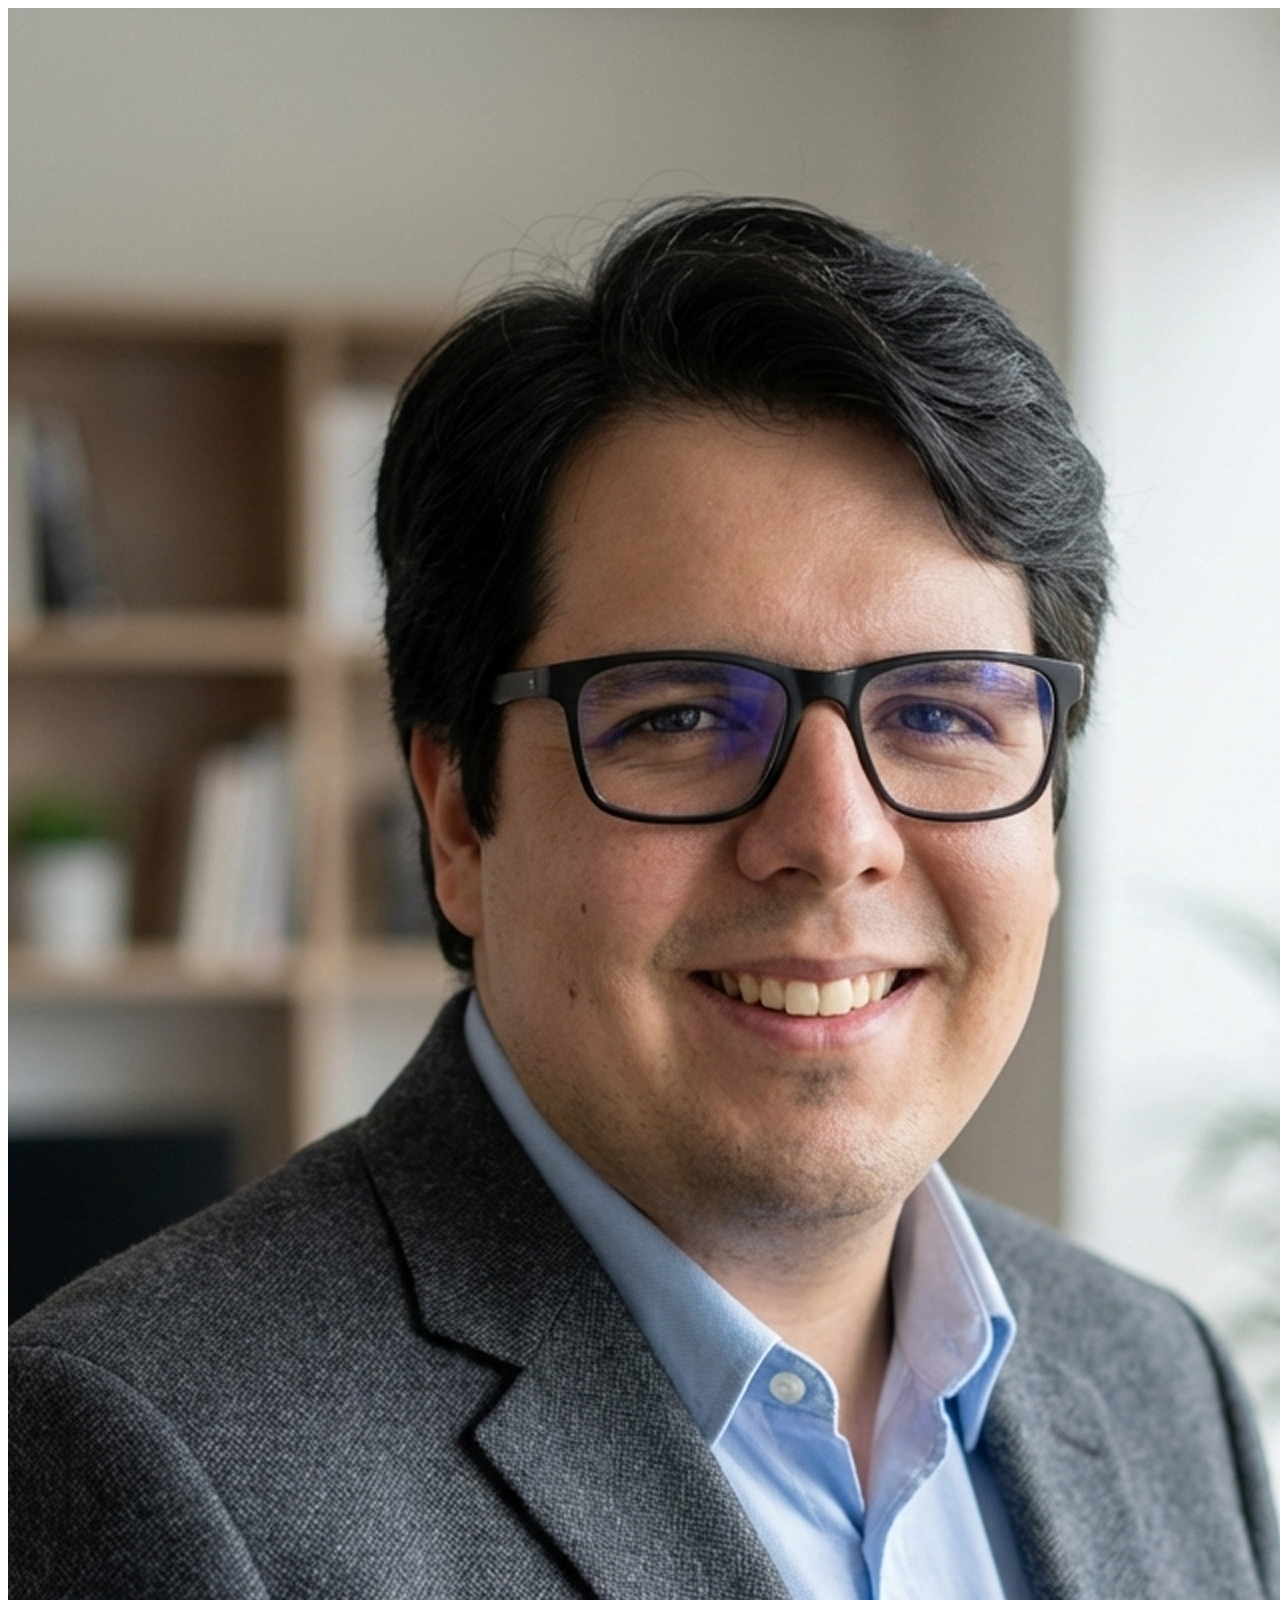
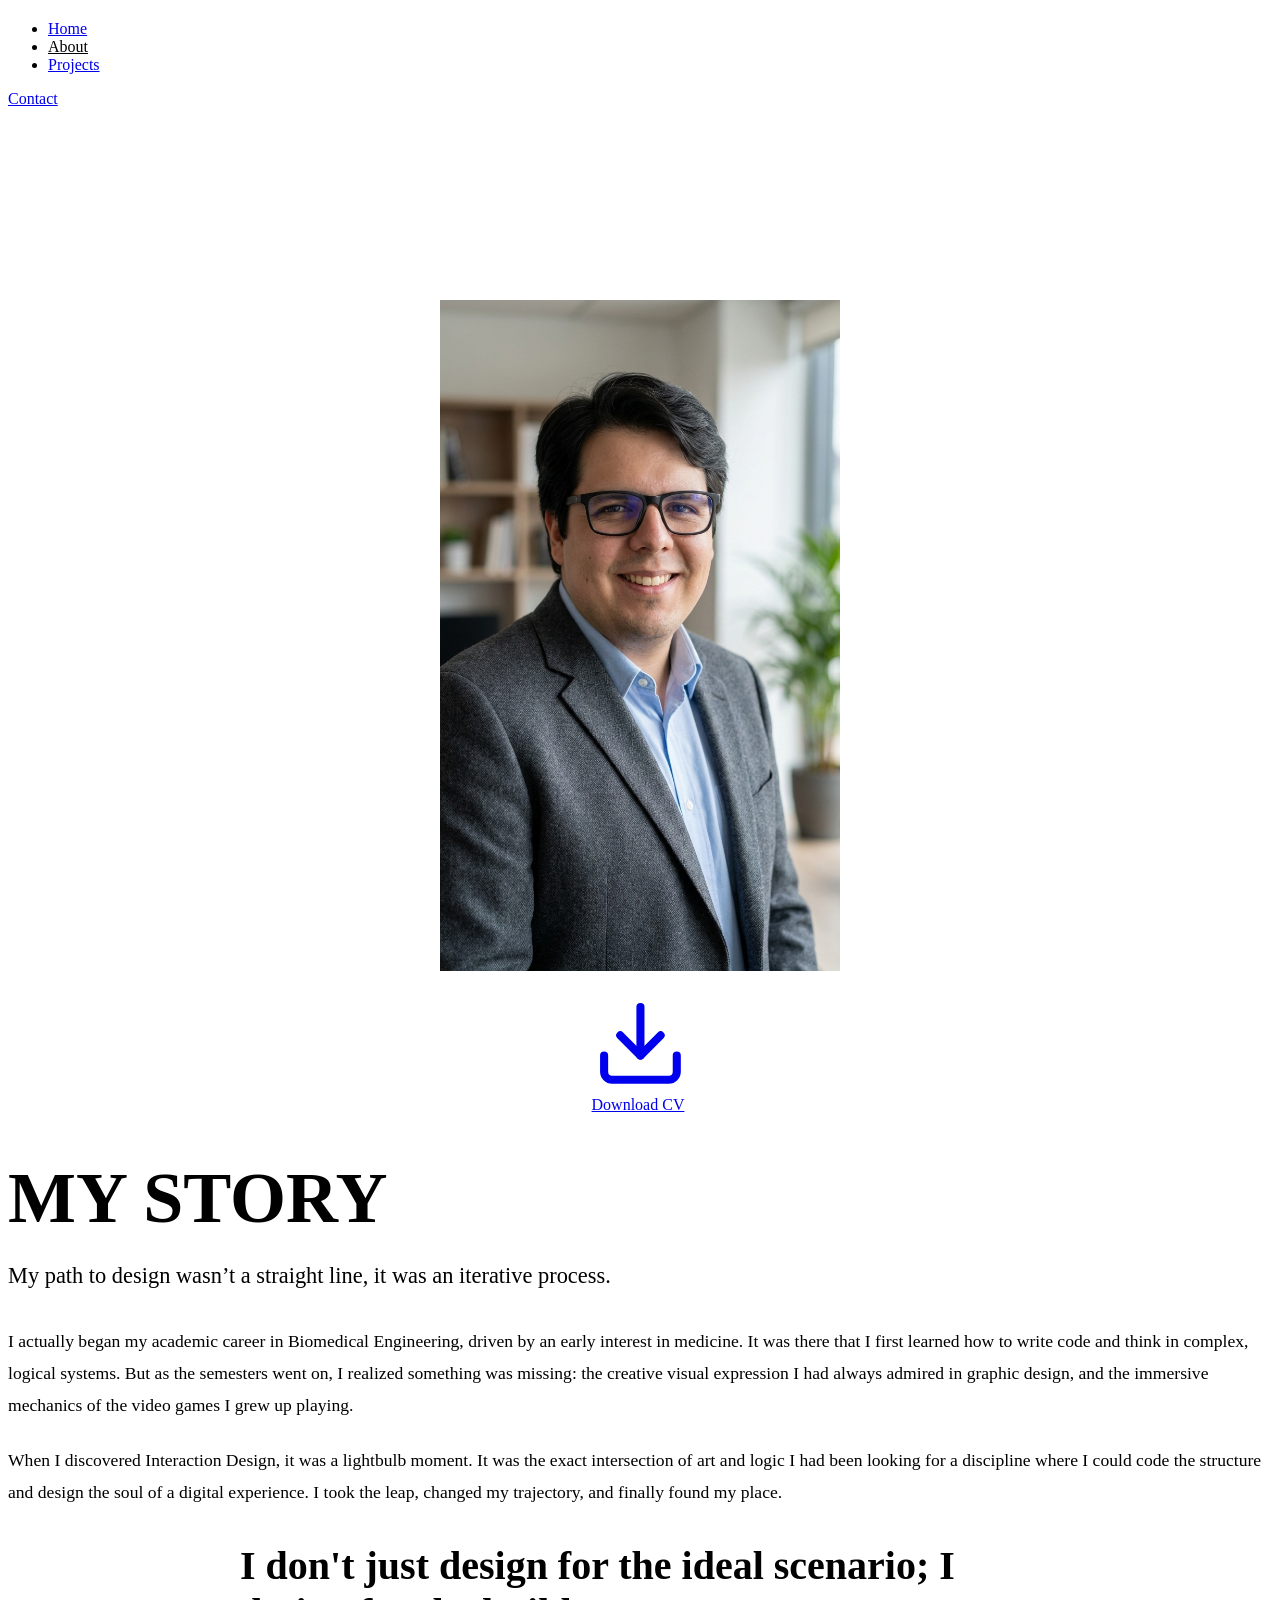
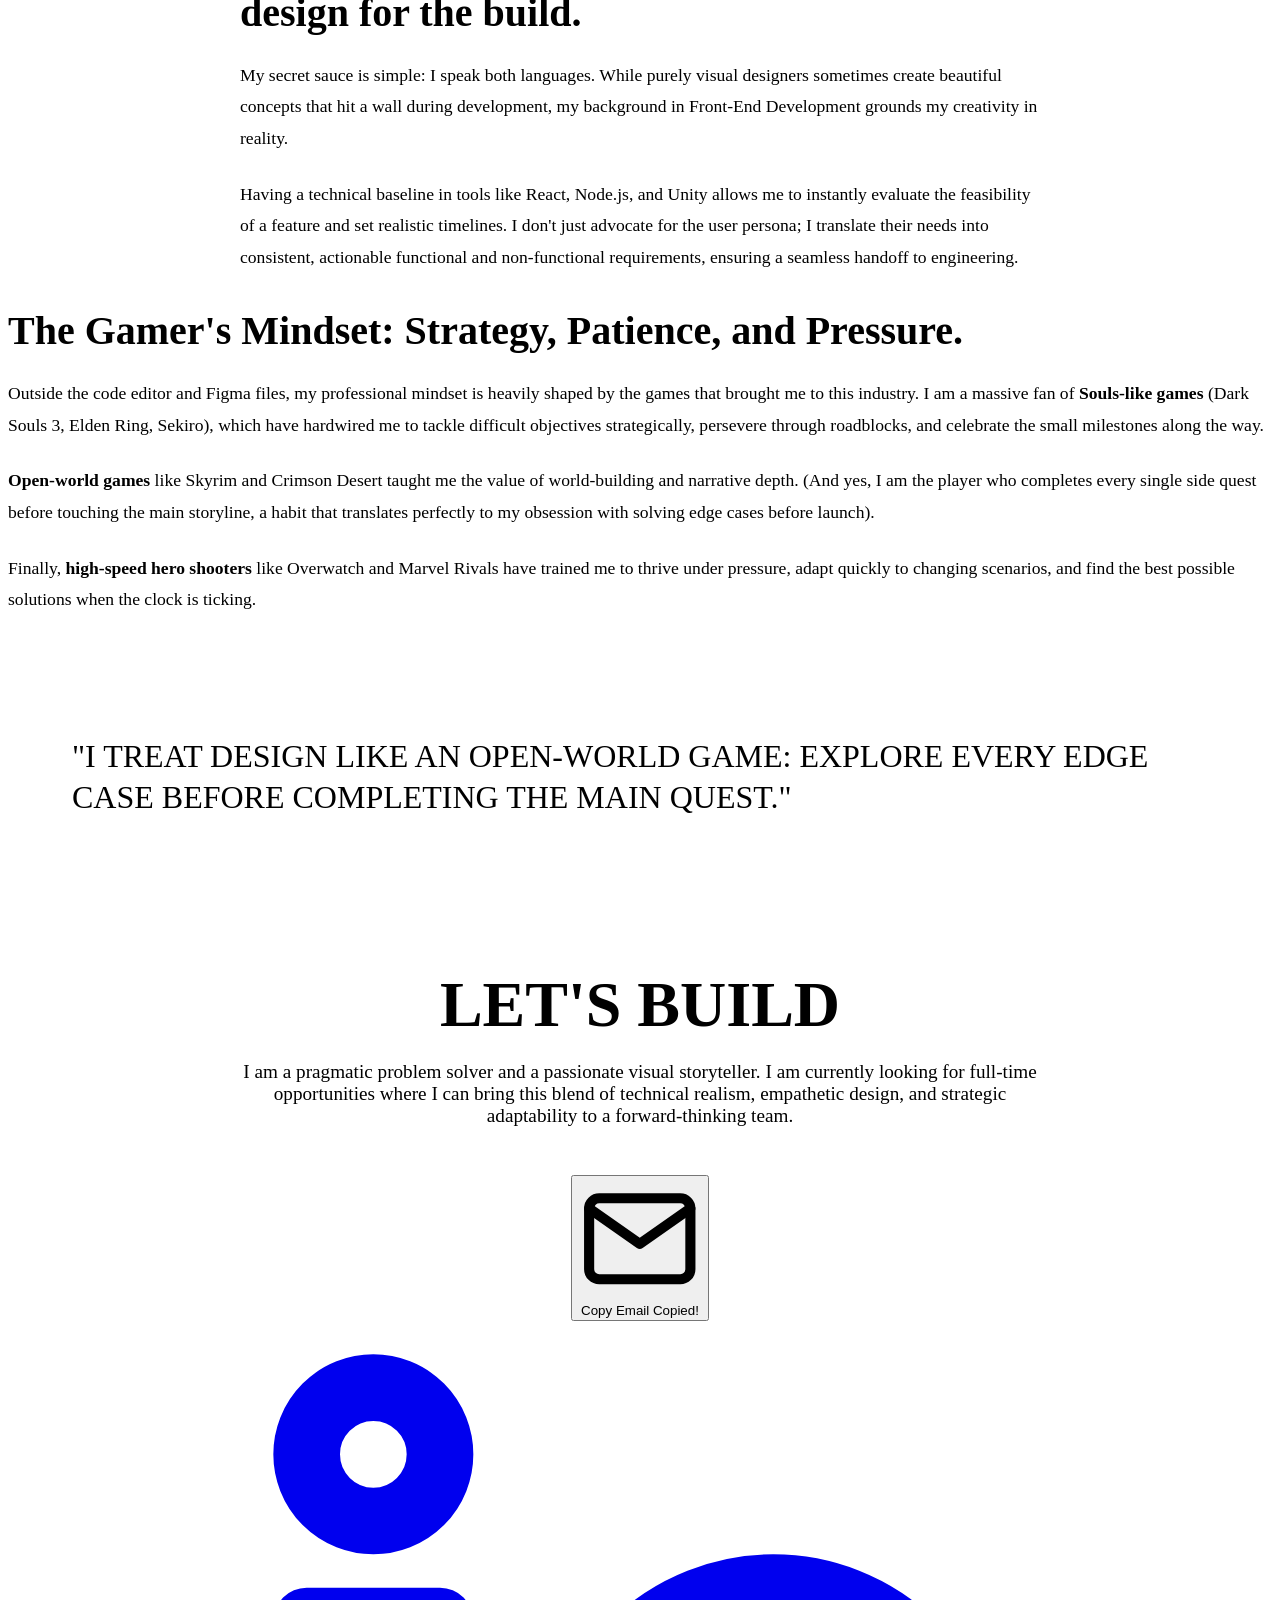
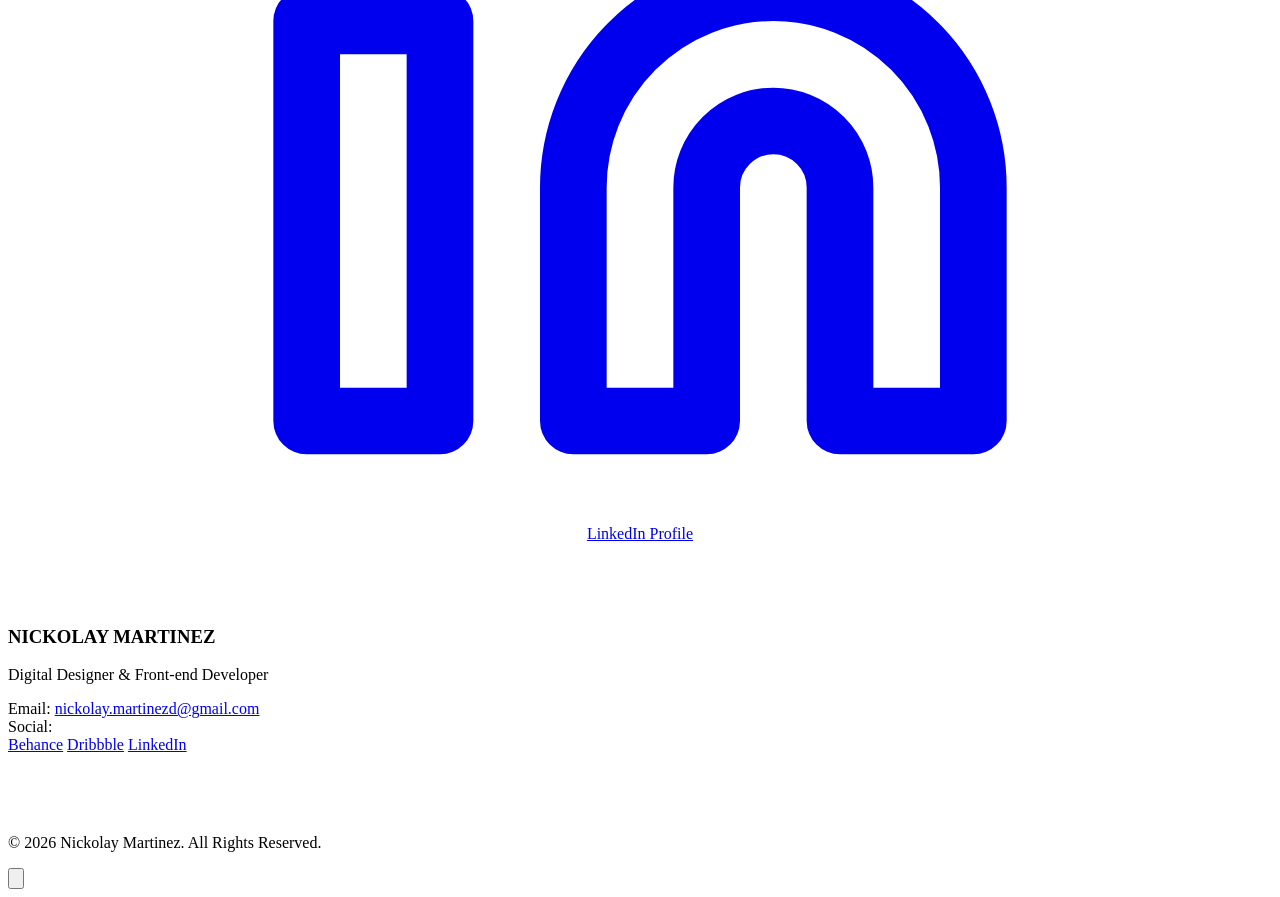
==== about.html @ 237884a1 "Replacement of source code and documents" ====
<!DOCTYPE html>
<html lang="en">
<head>
    <meta charset="UTF-8">
    <meta name="viewport" content="width=device-width, initial-scale=1.0">
    <title>About Nickolay | Digital Designer</title>
    <link href="https://fonts.googleapis.com/css2?family=Inter:wght@300;400;600&family=Oswald:wght@500;700&display=swap" rel="stylesheet">
    <link rel="stylesheet" href="Css/style.css">
    
    <style>
        /* Page-Specific Tweaks (Keeps global style.css clean) */
        .about-hero {
            padding-top: 12rem; 
            align-items: center; 
        }
        
        .profile-col {
            display: flex;
            flex-direction: column;
            align-items: center;
        }

        .story-text p {
            font-size: 1.1rem;
            margin-bottom: 1.5rem;
            line-height: 1.8;
        }
        
        .editorial-col {
            max-width: 800px;
            margin: 0 auto;
        }
    </style>
</head>
<body>

    <!-- Navigation -->
    <nav class="navbar">
        <div class="nav-brand">
            <a href="index.html"><img src="Img/profile-small.png" alt="Nickolay Profile" class="nav-profile-pic"></a>
        </div>
        <ul class="nav-links">
            <li><a href="index.html#home">Home</a></li>
            <li><a href="about.html" style="color: var(--accent-teal);">About</a></li>
            <li><a href="projects.html">Projects</a></li>
        </ul>
        <a href="index.html#contact" class="btn-primary nav-contact">Contact</a>
    </nav>

    <!-- 1. The Hook (2-Column Hero) -->
    <header id="about-hero" class="section-padding grid-2-col about-hero">
        
        <!-- Left Column: Picture & CV Button -->
        <div class="profile-col">
            <img src="Img/profile-large.png" alt="Nickolay Martinez" class="hero-img" style="max-width: 400px; width: 100%;">
            
            <!-- FIXED: Reused 'btn-outline' and 'direct-action-btn' to perfectly match the home page style and hover animations -->
            <a href="Assets/Nickolay_Martinez_CV.pdf" download="Nickolay_Martinez_CV.pdf" class="btn-outline direct-action-btn" style="margin-top: 1.5rem;">
                <svg viewBox="0 0 24 24" fill="none" stroke="currentColor" stroke-width="2" stroke-linecap="round" stroke-linejoin="round" class="contact-icon">
                    <path d="M21 15v4a2 2 0 0 1-2 2H5a2 2 0 0 1-2-2v-4"></path>
                    <polyline points="7 10 12 15 17 10"></polyline>
                    <line x1="12" y1="15" x2="12" y2="3"></line>
                </svg>
                <span>Download CV</span>
            </a>
        </div>

        <!-- Right Column: The Origin Story -->
        <div class="story-text">
            <h1 class="highlight" style="font-size: clamp(3rem, 6vw, 4.5rem); line-height: 1; margin-bottom: 1.5rem;">MY STORY</h1>
            <h2 style="font-size: 1.4rem; color: var(--text-light); margin-bottom: 2rem; font-family: var(--font-body); font-weight: 400; line-height: 1.6;">
                My path to design wasn’t a straight line, it was an iterative process.
            </h2>
            <p>
                I actually began my academic career in Biomedical Engineering, driven by an early interest in medicine. It was there that I first learned how to write code and think in complex, logical systems. But as the semesters went on, I realized something was missing: the creative visual expression I had always admired in graphic design, and the immersive mechanics of the video games I grew up playing. 
            </p>
            <p>
                When I discovered Interaction Design, it was a lightbulb moment. It was the exact intersection of art and logic I had been looking for a discipline where I could code the structure and design the soul of a digital experience. I took the leap, changed my trajectory, and finally found my place.
            </p>
        </div>
    </header>

    <!-- 2. The Value Proposition -->
    <!-- FIXED: The section now spans 100% width for the background, and the inner div controls the max-width (just like 6402+) -->
    <section id="project-overview" style="background-color: var(--bg-darker); width: 100%;">
        <div class="section-padding">
            <div class="editorial-col story-text">
                <h2 style="font-size: 2.5rem; margin-bottom: 1.5rem; color: var(--accent-teal);">I don't just design for the ideal scenario; I design for the build.</h2>
                <p>
                    My secret sauce is simple: I speak both languages. While purely visual designers sometimes create beautiful concepts that hit a wall during development, my background in Front-End Development grounds my creativity in reality. 
                </p>
                <p>
                    Having a technical baseline in tools like React, Node.js, and Unity allows me to instantly evaluate the feasibility of a feature and set realistic timelines. I don't just advocate for the user persona; I translate their needs into consistent, actionable functional and non-functional requirements, ensuring a seamless handoff to engineering.
                </p>
            </div>
        </div>
    </section>

    <!-- 3. The Human Element (2-Column Layout) -->
    <section id="gamer-mindset" class="section-padding grid-2-col" style="align-items: center;">
        <div class="story-text">
            <h2 style="font-size: 2.5rem; margin-bottom: 1.5rem;">The Gamer's Mindset: Strategy, Patience, and Pressure.</h2>
            <p>
                Outside the code editor and Figma files, my professional mindset is heavily shaped by the games that brought me to this industry. I am a massive fan of <strong>Souls-like games</strong> (Dark Souls 3, Elden Ring, Sekiro), which have hardwired me to tackle difficult objectives strategically, persevere through roadblocks, and celebrate the small milestones along the way. 
            </p>
            <p>
                <strong>Open-world games</strong> like Skyrim and Crimson Desert taught me the value of world-building and narrative depth. (And yes, I am the player who completes every single side quest before touching the main storyline, a habit that translates perfectly to my obsession with solving edge cases before launch). 
            </p>
            <p>
                Finally, <strong>high-speed hero shooters</strong> like Overwatch and Marvel Rivals have trained me to thrive under pressure, adapt quickly to changing scenarios, and find the best possible solutions when the clock is ticking.
            </p>
        </div>
        
        <div style="background-color: var(--bg-panel); padding: 4rem; border-radius: 30px; border-left: 4px solid var(--accent-teal);">
            <p style="font-family: var(--font-heading); font-size: 2rem; line-height: 1.3; color: var(--text-light); text-transform: uppercase;">
                "I treat design like an open-world game: explore every edge case before completing the main quest."
            </p>
        </div>
    </section>

    <!-- 4. CTA / Let's Work Together -->
    <!-- FIXED: Applied the same 100% width wrapper logic here -->
    <section id="about-cta" style="background-color: var(--bg-darker); width: 100%;">
        <div class="section-padding" style="text-align: center;">
            <div class="editorial-col">
                <h2 class="highlight" style="font-size: 4rem; margin-bottom: 1rem;">LET'S BUILD</h2>
                <p style="font-size: 1.2rem; margin-bottom: 3rem;">I am a pragmatic problem solver and a passionate visual storyteller. I am currently looking for full-time opportunities where I can bring this blend of technical realism, empathetic design, and strategic adaptability to a forward-thinking team.</p>
                
                <div class="direct-contact-actions" style="justify-content: center;">
                    <button id="copyEmailBtn" class="btn-outline direct-action-btn" aria-label="Copy Email">
                        <svg viewBox="0 0 24 24" fill="none" stroke="currentColor" stroke-width="2" stroke-linecap="round" stroke-linejoin="round" class="contact-icon">
                            <path d="M4 4h16c1.1 0 2 .9 2 2v12c0 1.1-.9 2-2 2H4c-1.1 0-2-.9-2-2V6c0-1.1.9-2 2-2z"></path>
                            <polyline points="22,6 12,13 2,6"></polyline>
                        </svg>
                        <span>Copy Email</span>
                        <span class="copy-tooltip">Copied!</span>
                    </button>
                    
                    <a href="https://www.linkedin.com/in/nickolay-martinez-657822303/?locale=en" target="_blank" rel="noopener noreferrer" class="btn-outline direct-action-btn">
                        <svg viewBox="0 0 24 24" fill="none" stroke="currentColor" stroke-width="2" stroke-linecap="round" stroke-linejoin="round" class="contact-icon">
                            <path d="M16 8a6 6 0 0 1 6 6v7h-4v-7a2 2 0 0 0-2-2 2 2 0 0 0-2 2v7h-4v-7a6 6 0 0 1 6-6z"></path>
                            <rect x="2" y="9" width="4" height="12"></rect>
                            <circle cx="4" cy="4" r="2"></circle>
                        </svg>
                        <span>LinkedIn Profile</span>
                    </a>
                </div>
            </div>
        </div>
    </section>

    <!-- Footer Section -->
    <footer class="site-footer">
        <div class="footer-content section-padding" style="padding-top: 4rem; padding-bottom: 4rem;">
            <div class="footer-brand">
                <h3>NICKOLAY MARTINEZ</h3>
                <p>Digital Designer & Front-end Developer</p>
            </div>
            
            <div class="footer-contact">
                <div class="footer-col">
                    <span>Email:</span>
                    <a href="mailto:nickolay.martinezd@gmail.com">nickolay.martinezd@gmail.com</a>
                </div>
                <div class="footer-col">
                    <span>Social:</span>
                    <div class="footer-socials">
                        <a href="https://www.behance.net/nickolamartine1">Behance</a>
                        <a href="#">Dribbble</a>
                        <a href="https://www.linkedin.com/in/nickolay-martinez-657822303/?locale=en">LinkedIn</a>
                    </div>
                </div>
            </div>
        </div>
        
        <div class="footer-bottom">
            <p>&copy; 2026 Nickolay Martinez. All Rights Reserved.</p>
        </div>
    </footer>

    <!-- Smart Scroll Button -->
    <div id="smartScrollWrapper" class="smart-scroll-wrapper" data-target="#value-prop">
        <button id="smartScrollBtn" class="smart-scroll-btn" aria-label="Scroll page">
            <svg class="scroll-arrow" viewBox="0 0 24 24" fill="none" stroke="currentColor" stroke-width="2.5" stroke-linecap="round" stroke-linejoin="round">
                <polyline points="6 9 12 15 18 9"></polyline>
            </svg>
        </button>
    </div>

    <script src="Js/script.js"></script>
</body>
</html>
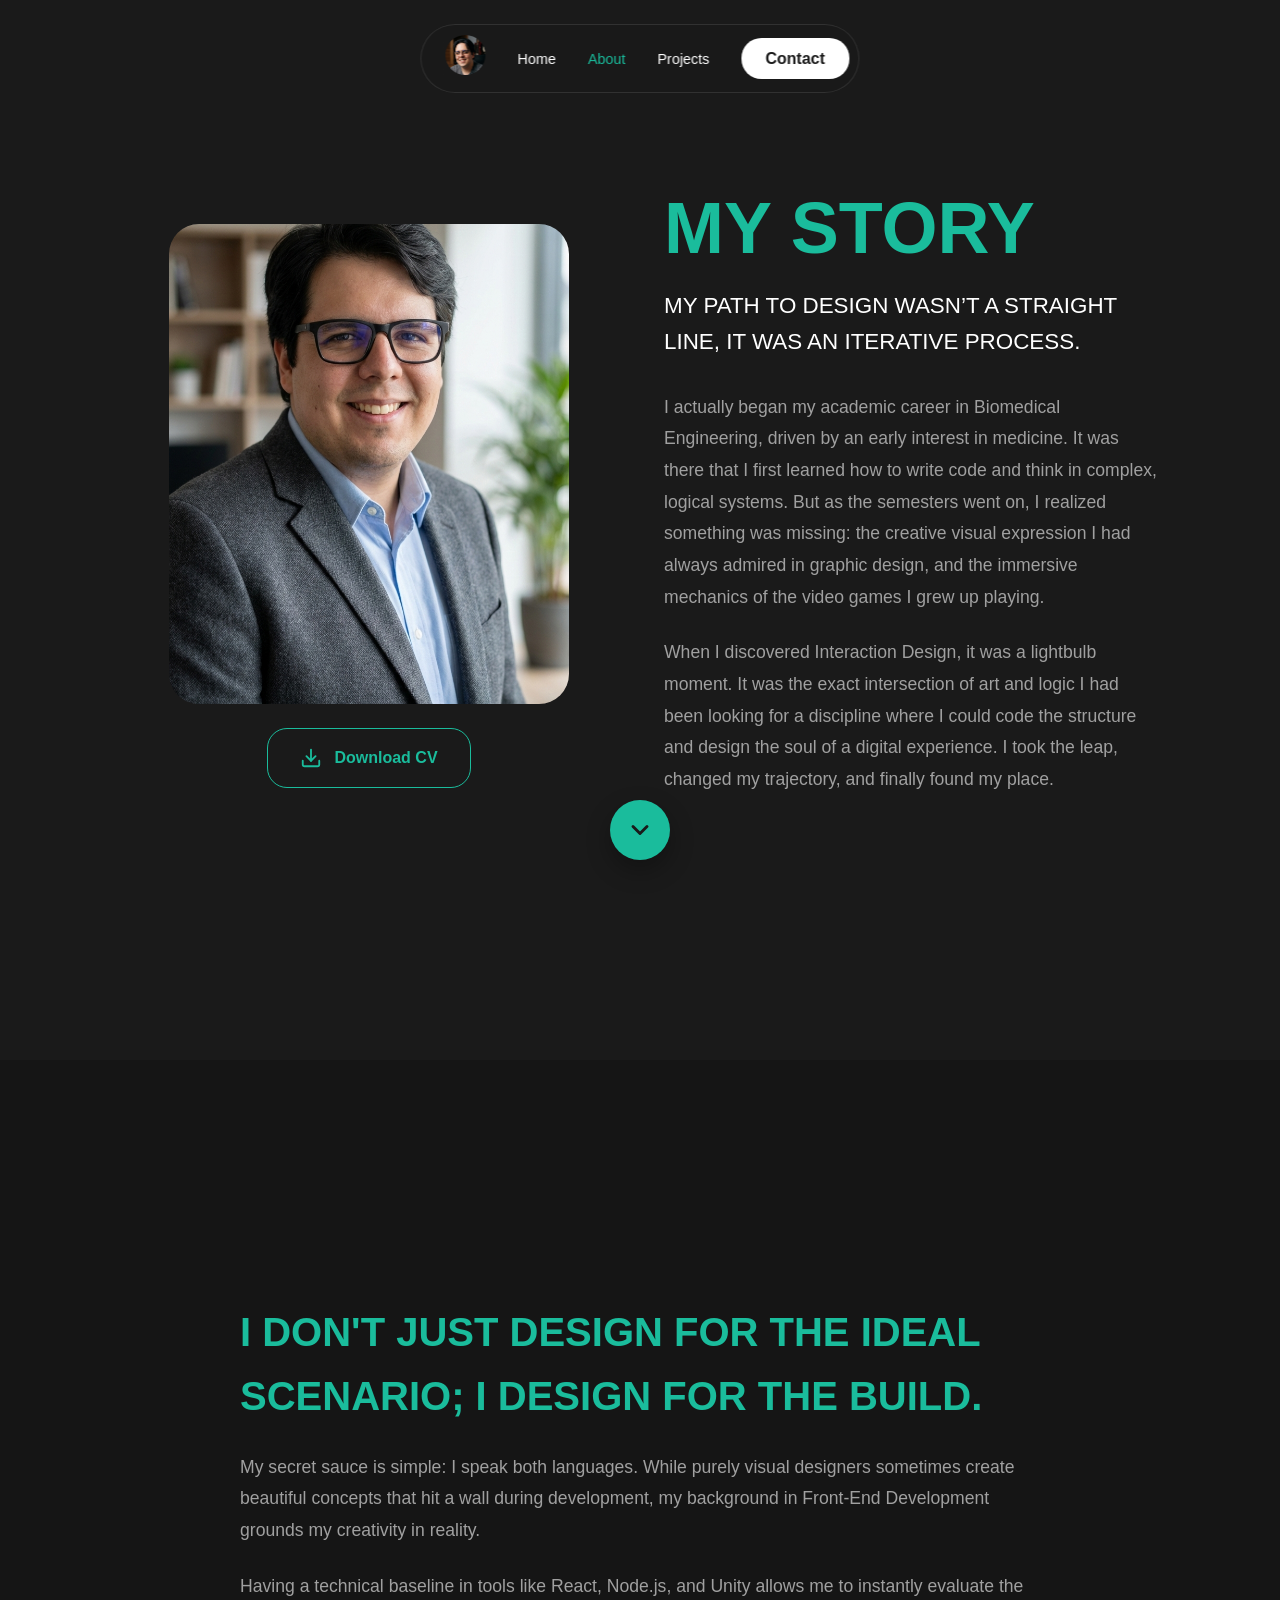
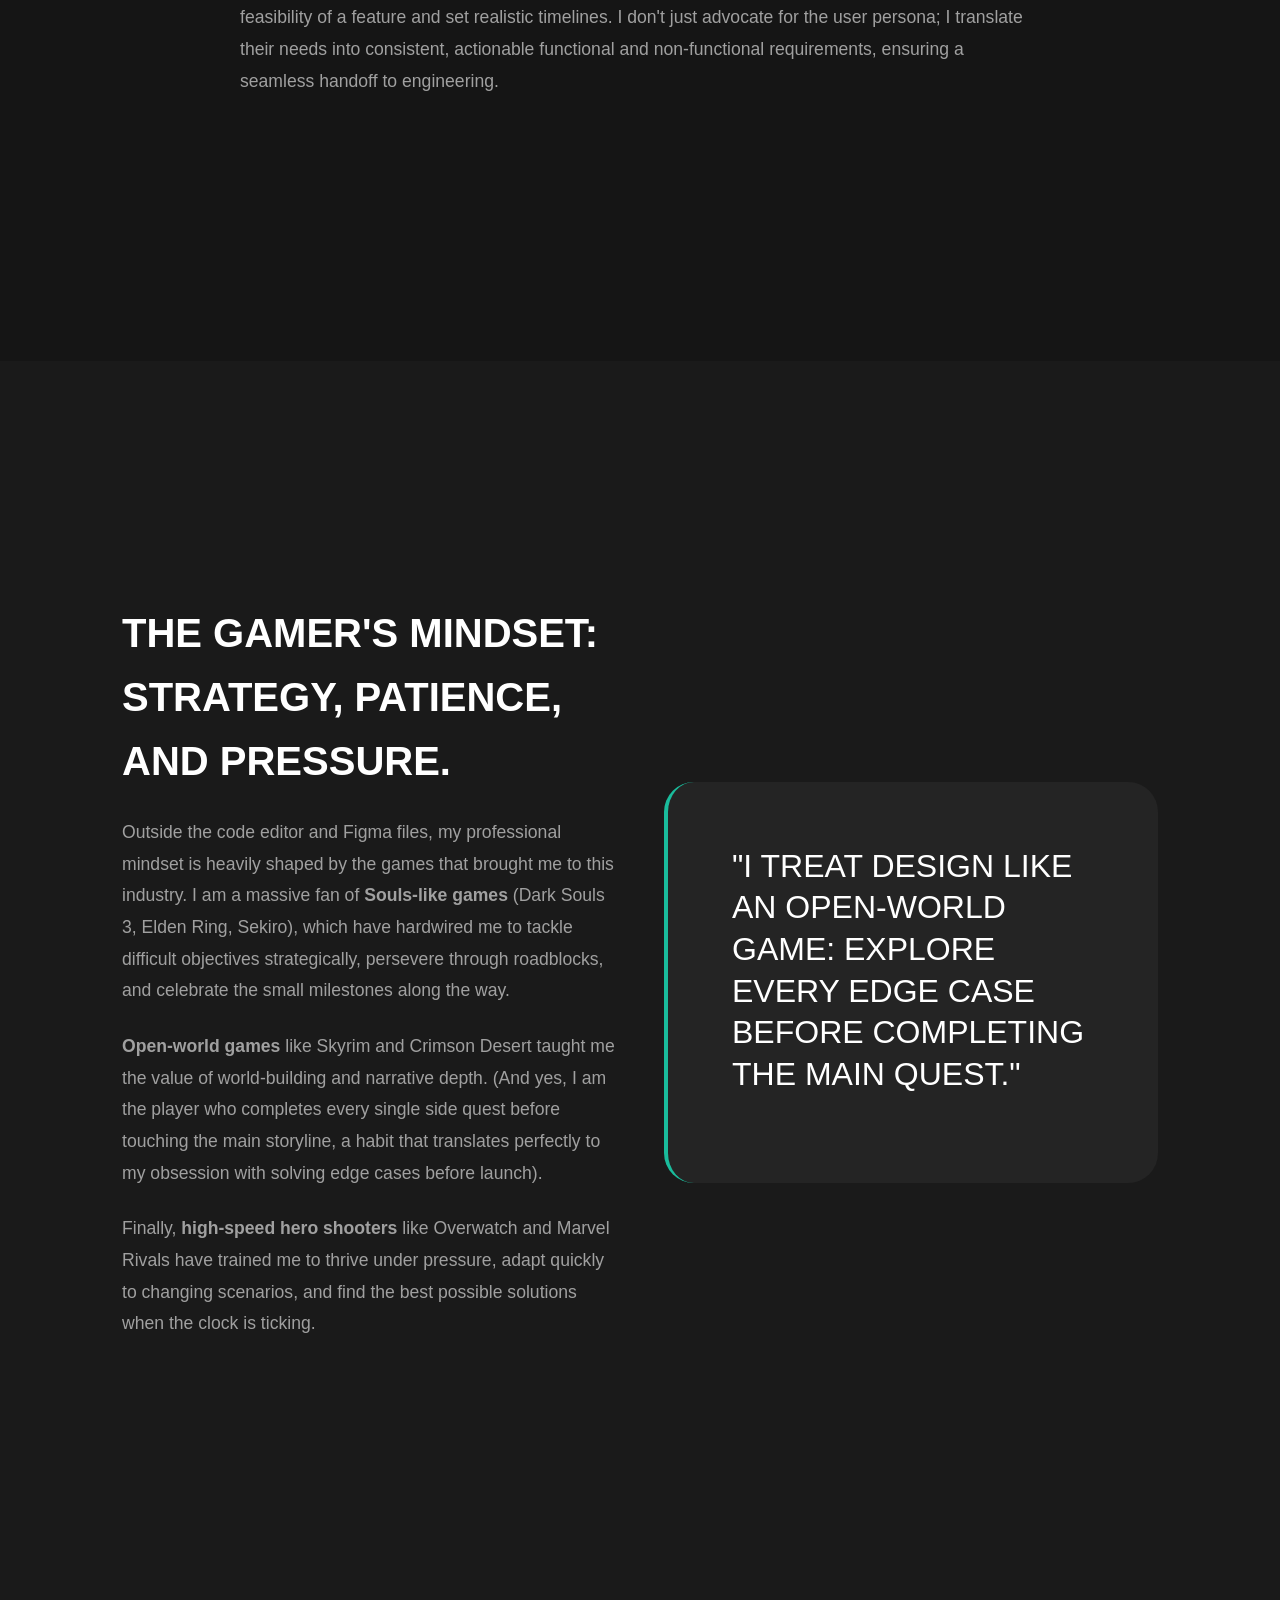
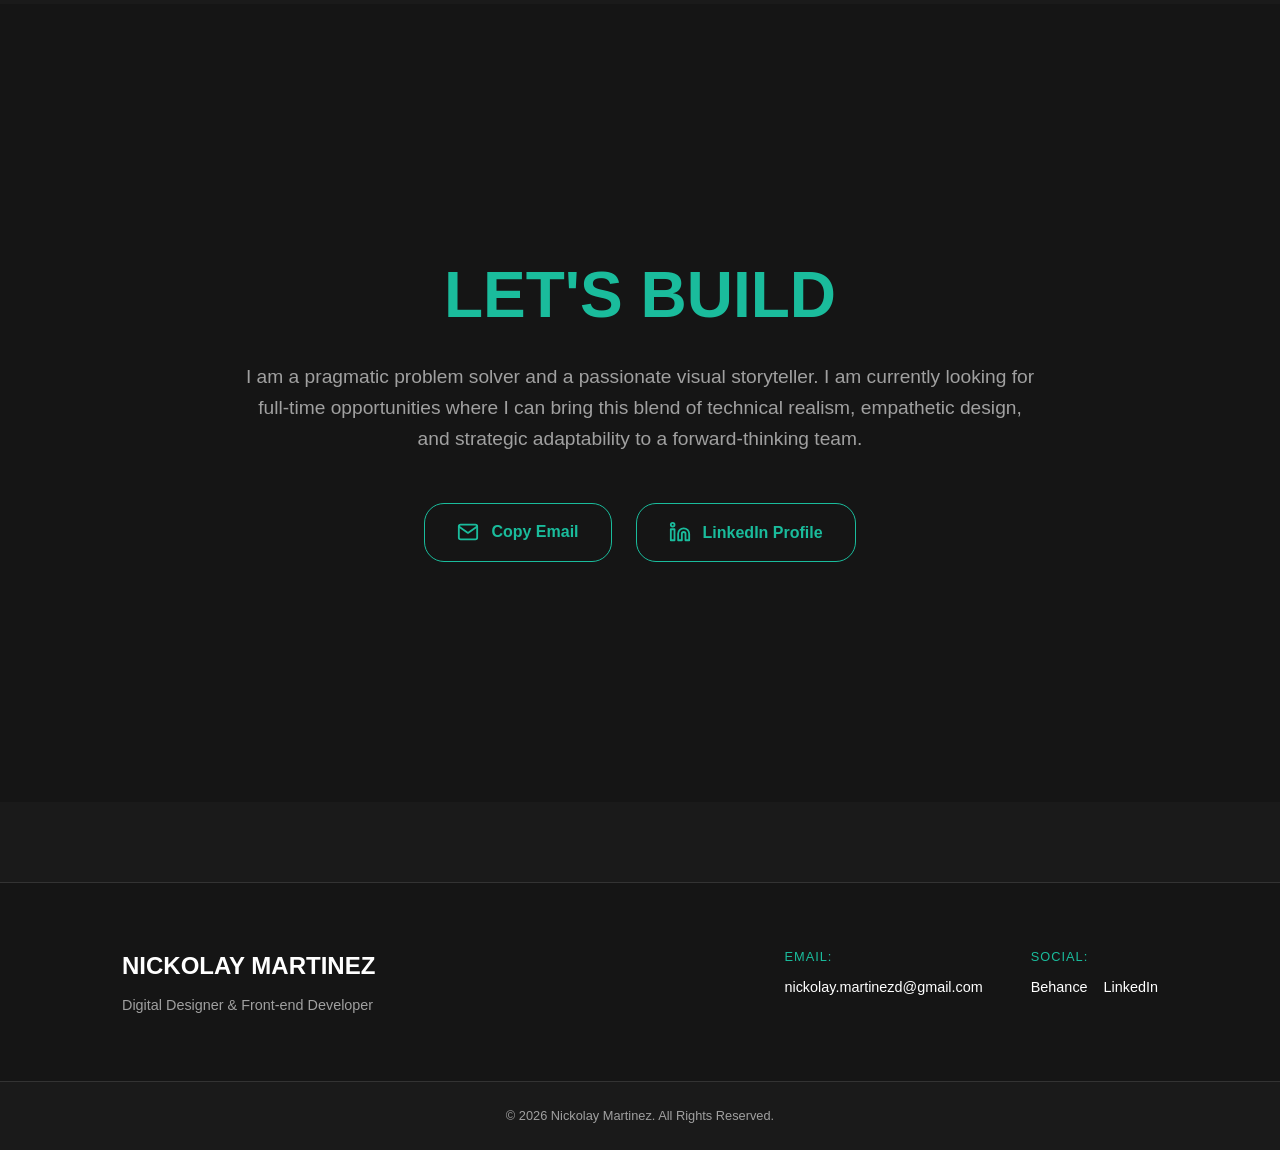
==== commit 19460d7f: "Cambios en links de redes" ====
--- a/about.html
+++ b/about.html
@@ -166,7 +166,6 @@
                     <span>Social:</span>
                     <div class="footer-socials">
                         <a href="https://www.behance.net/nickolamartine1">Behance</a>
-                        <a href="#">Dribbble</a>
                         <a href="https://www.linkedin.com/in/nickolay-martinez-657822303/?locale=en">LinkedIn</a>
                     </div>
                 </div>
--- a/Css/style.css
+++ b/Css/style.css
@@ -0,0 +1,757 @@
+/* --- Variables & Reset --- */
+:root {
+    --bg-dark: #1a1a1a;
+    --bg-darker: #151515;
+    --bg-panel: #242424;
+    --text-light: #ffffff;
+    --text-muted: #a0a0a0;
+    --accent-teal: #1abc9c;
+    --border-color: #333333;
+    
+    --font-heading: 'Oswald', sans-serif;
+    --font-body: 'Inter', sans-serif;
+}
+
+html {
+    scroll-behavior: smooth;
+}
+
+* { margin: 0; padding: 0; box-sizing: border-box; }
+
+body {
+    background-color: var(--bg-dark);
+    color: var(--text-light);
+    font-family: var(--font-body);
+    line-height: 1.6;
+    overflow-x: hidden;
+}
+
+h1, h2, h3, .subtitle, .accordion {
+    font-family: var(--font-heading);
+    text-transform: uppercase;
+}
+
+a { text-decoration: none; color: inherit; }
+a:hover { color: var(--accent-teal); transition: color 0.3s ease; }
+li { list-style: none; }
+
+.hi-button{text-decoration: none; color: inherit; 
+    position: absolute;
+    bottom: -20px;
+    left: -30px;
+    background-color: var(--accent-teal);
+    color: var(--bg-dark);
+    width: 80px;
+    height: 80px;
+    border-radius: 50%;
+    display: flex;
+    align-items: center;
+    justify-content: center;
+    font-size: 1.2rem;
+    font-weight: bold;
+    
+}
+.hi-button:hover { 
+    color: white; 
+    transition: color 0.3s ease;
+    transform: scale(1.2);
+ 
+}
+
+.name {
+    color: var(--accent-teal);
+    font-family: var(--font-heading);
+    font-weight: bold;
+    font-size: 2rem;
+}
+
+.highlight {
+    color: var(--accent-teal);
+    font-family: var(--font-heading);
+    font-weight: bold;
+    font-size: 5.3rem;
+    
+}
+
+/* Global max-width to center content and control section spacing */
+.section-padding { 
+    padding: 15rem 2rem; /* CHANGED: Massive spacing between sections */
+    max-width: 1100px;
+    margin: 0 auto;
+}
+
+/* NEW: Section Animation States */
+.section-hidden {
+    opacity: 0;
+    transform: translateY(60px); /* Pushes it down slightly while hidden */
+    transition: opacity 0.8s cubic-bezier(0.25, 1, 0.5, 1), transform 0.8s cubic-bezier(0.25, 1, 0.5, 1);
+}
+
+.section-visible {
+    opacity: 1;
+    transform: translateY(0); /* Snaps it to its normal position */
+}
+
+
+/* --- Buttons --- */
+.btn-primary {
+    background-color: var(--text-light);
+    color: var(--bg-dark);
+    padding: 8px 24px;
+    border-radius: 20px;
+    font-weight: 600;
+}
+
+.btn-outline {
+    border: 1px solid var(--accent-teal);
+    color: var(--accent-teal);
+    padding: 10px 24px;
+    border-radius: 20px;
+    display: inline-block;
+    background: transparent;
+    cursor: pointer;
+    transition: 0.3s;
+}
+.btn-outline:hover {
+    background: var(--accent-teal);
+    color: var(--bg-dark);
+}
+
+/* --- Navigation --- */
+.navbar {
+    display: flex;
+    justify-content: center;
+    align-items: center;
+    padding: 0.6rem 0.6rem 0.6rem 1.5rem; 
+    gap: 2rem;
+    
+    position: fixed;
+    top: 1.5rem;
+    left: 50%;
+    transform: translateX(-50%);
+    z-index: 1000;
+    
+    background-color: rgba(26, 26, 26, 0.85);
+    backdrop-filter: blur(12px);
+    -webkit-backdrop-filter: blur(12px);
+    border: 1px solid rgba(255, 255, 255, 0.1);
+    border-radius: 50px;
+    
+    width: max-content;
+    max-width: 95%; 
+}
+
+.nav-profile-pic {
+    width: 40px;
+    height: 40px;
+    border-radius: 50%;
+    object-fit: cover;
+}
+
+.nav-links {
+    display: flex;
+    gap: 2rem;
+    background: transparent;
+    padding: 0;
+}
+
+.nav-links a { 
+    font-size: 0.9rem; 
+    font-weight: 400; 
+    transition: color 0.3s ease;
+}
+
+.nav-links a:hover {
+    color: var(--accent-teal);
+}
+
+/* --- Hero Section --- */
+@keyframes slideInLeft {
+    0% { opacity: 0; transform: translateX(-150px); }
+    100% { opacity: 1; transform: translateX(0); }
+}
+
+@keyframes slideInRight {
+    0% { opacity: 0; transform: translateX(150px); }
+    100% { opacity: 1; transform: translateX(0); }
+}
+
+@keyframes fadeInUp {
+    0% { opacity: 0; transform: translateY(30px); }
+    100% { opacity: 1; transform: translateY(0); }
+}
+
+.hero {
+    display: flex;
+    flex-direction: column; 
+    align-items: center;
+    justify-content: center;
+    padding: 12rem 2rem 10rem;
+    min-height: 100vh;
+    max-width: 1200px;
+    margin: 0 auto;    
+}
+
+.hero h1 { 
+    font-family: 'Oswald', sans-serif !important; 
+    font-weight: 700; 
+    font-size: clamp(4.5rem, 10vw, 10rem); 
+    line-height: 1; 
+    letter-spacing: -2px;
+    margin: 0; 
+    text-transform: uppercase;
+}
+
+/* --- Left Side: TOP LEFT --- */
+.hero-left { 
+    width: 100%;
+    display: flex;
+    justify-content: center;
+    margin-bottom: 2rem; 
+    z-index: 2; 
+}
+.text-wrapper-left {
+    display: flex;
+    flex-direction: column;
+    align-items: flex-start;
+    margin-right: clamp(100px, 20vw, 350px); 
+    opacity: 0; 
+    animation: slideInLeft 1s cubic-bezier(0.25, 1, 0.5, 1) forwards;
+}
+.subtitle { 
+    display: block; 
+    font-family: 'Oswald', sans-serif;
+    font-weight: 500;
+    font-size: 0.9rem; 
+    margin: 0 0 5px 6px; 
+    letter-spacing: 1px;
+}
+
+/* --- Center Image --- */
+.hero-center {
+    position: relative;
+    z-index: 1; 
+    width: 320px; 
+    flex-shrink: 0; 
+    opacity: 0;
+    animation: fadeInUp 1s cubic-bezier(0.25, 1, 0.5, 1) forwards;
+    animation-delay: 0.3s; 
+}
+.hero-image-container { 
+    position: relative; 
+    width: 100%; 
+}
+.hero-img { 
+    width: 100%; 
+    aspect-ratio: 1 / 1.2; 
+    border-radius: 30px; 
+    object-fit: cover; 
+}
+.hi-badge {
+    position: absolute;
+    bottom: -20px;
+    left: -30px;
+    background-color: var(--accent-teal);
+    color: var(--bg-dark);
+    width: 80px;
+    height: 80px;
+    border-radius: 50%;
+    display: flex;
+    align-items: center;
+    justify-content: center;
+    font-size: 1.2rem;
+    font-weight: bold;
+}
+
+/* --- Right Side: BOTTOM RIGHT --- */
+.hero-right { 
+    width: 100%;
+    display: flex;
+    justify-content: center;
+    margin-top: 2rem; 
+    z-index: 2; 
+}
+.text-wrapper-right {
+    display: flex;
+    flex-direction: column;
+    align-items: flex-end; 
+    margin-left: clamp(100px, 20vw, 350px); 
+    opacity: 0; 
+    animation: slideInRight 1s cubic-bezier(0.25, 1, 0.5, 1) forwards;
+    animation-delay: 0.15s; 
+}
+.text-wrapper-right p {
+    font-size: 0.85rem;
+    color: var(--text-muted);
+    text-align: right;
+    margin-top: 10px;
+    margin-bottom: 0;
+    max-width: 250px;
+    line-height: 1.4;
+}
+
+/* --- Layout Grids --- */
+.grid-2-col {
+    display: grid;
+    grid-template-columns: 1fr 1fr;
+    gap: 3rem; 
+    align-items: start;
+}
+
+/* --- Typography & Text --- */
+h2 { font-size: 3rem; margin-bottom: 1rem; }
+p { color: var(--text-muted); margin-bottom: 1.5rem; }
+
+/* --- Accordions (Services & FAQ) --- */
+.accordion {
+    background-color: transparent;
+    color: var(--text-light);
+    cursor: pointer;
+    padding: 1.5rem 0;
+    width: 100%;
+    text-align: left;
+    border: none;
+    border-bottom: 1px solid var(--border-color);
+    outline: none;
+    font-size: 1.5rem;
+    display: flex;
+    justify-content: space-between;
+    transition: color 0.4s ease, border-color 0.4s ease; 
+}
+.accordion:hover, .accordion.active { 
+    color: var(--accent-teal); 
+}
+.accordion.active {
+    border-bottom-color: transparent; 
+}
+.panel {
+    padding: 0;
+    background-color: transparent;
+    max-height: 0;
+    overflow: hidden;
+    transition: max-height 0.3s ease-out;
+}
+.accordion.active + .panel {
+    border-bottom: 1px solid var(--accent-teal);
+}
+.panel p { padding-top: 1rem; margin-bottom: 0; }
+.service-list { padding-top: 1rem; padding-bottom: 1.5rem; }
+.service-list li {
+    color: var(--text-muted);
+    padding: 8px 0;
+    position: relative;
+    padding-left: 20px;
+}
+.service-list li::before {
+    content: "•";
+    color: var(--accent-teal);
+    position: absolute;
+    left: 0;
+    font-size: 1.2rem;
+    line-height: 1;
+}
+
+/* --- About Section --- */
+.stats-grid {
+    display: grid;
+    grid-template-columns: repeat(3, 1fr);
+    gap: 2rem;
+    margin: 2rem 0;
+}
+.stats-grid h3 { font-size: 2.5rem; color: var(--accent-teal); line-height: 1; }
+.stats-grid p { font-size: 0.8rem; margin-top: 5px; }
+.contact-info {
+    display: flex;
+    gap: 3rem;
+    margin-bottom: 2rem;
+    font-size: 0.9rem;
+}
+
+/* --- Skills Cluster --- */
+.skills-cluster {
+    display: flex;
+    flex-wrap: wrap; /* Allows the tags to drop to the next line naturally */
+    gap: 10px; /* Space between each tag */
+    max-width: 90%; /* Keeps it from stretching too far horizontally */
+}
+
+.skill-tag {
+    background-color: var(--bg-panel);
+    color: var(--text-muted);
+    font-size: 0.85rem;
+    padding: 6px 14px;
+    border-radius: 20px; /* Gives them the 'pill' shape */
+    border: 1px solid var(--border-color);
+    font-weight: 500;
+    transition: all 0.3s ease;
+    cursor: default; /* Tells the user it's informational, not a link */
+}
+
+/* Subtle interactive feel when the mouse passes over them */
+.skill-tag:hover {
+    color: var(--text-light);
+    border-color: var(--accent-teal);
+    transform: translateY(-2px); /* Slight lift effect */
+    box-shadow: 0 4px 10px rgba(26, 188, 156, 0.1); /* Soft teal glow */
+}
+
+/* --- Projects Section --- */
+.projects-header { max-width: 600px; margin-bottom: 3rem; }
+.projects-grid {
+    display: flex;
+    flex-direction: column;
+    gap: 4rem;
+    margin-bottom: 3rem;
+}
+
+.project-card {
+    position: relative;
+    height: 450px; 
+    border-radius: 20px;
+    background-size: cover;
+    background-position: center;
+    overflow: hidden;
+    display: flex;
+    align-items: flex-end; 
+    justify-content: center;
+    padding: 1.5rem; 
+    text-align: left; 
+    transition: transform 0.5s ease, box-shadow 0.5s ease;
+    z-index: 1;
+}
+
+.project-card.active-scroll {
+    transform: scale(1.05); 
+    z-index: 2; 
+}
+
+.project-card:hover {
+    transform: scale(1.08);
+}
+
+.project-info-block {
+    background-color: var(--bg-panel); 
+    width: 100%;
+    padding: 1.5rem;
+    border-radius: 15px;
+    box-shadow: 0 10px 30px rgba(0,0,0,0.6); 
+}
+
+.badge {
+    background: var(--accent-teal);
+    color: var(--bg-dark);
+    padding: 4px 12px;
+    border-radius: 12px;
+    font-size: 0.8rem;
+    font-weight: bold;
+    display: inline-block;
+    margin-bottom: 0.8rem;
+}
+
+.project-info-block h3 { 
+    font-size: 1.8rem; 
+    margin-bottom: 0.5rem; 
+    line-height: 1.2;
+}
+
+.project-info-block p { 
+    font-size: 0.85rem;
+    color: var(--text-muted); 
+    margin-bottom: 0;
+    display: -webkit-box;
+    -webkit-line-clamp: 2;
+    -webkit-box-orient: vertical;
+    overflow: hidden;
+}
+.center-btn { text-align: center; }
+
+/* --- Contact Form --- */
+.contact-image-container { position: relative; }
+.contact-img { width: 100%; max-width: 400px; border-radius: 20px; }
+.contact-badge { bottom: -20px; left: -20px; }
+.form-row { display: grid; grid-template-columns: 1fr 1fr; gap: 1rem; }
+.form-group { margin-bottom: 1.5rem; display: flex; flex-direction: column; }
+.form-group label {
+    color: var(--accent-teal);
+    font-size: 0.8rem;
+    margin-bottom: 5px;
+}
+input, select, textarea {
+    background: var(--bg-panel);
+    border: none;
+    padding: 15px;
+    border-radius: 10px;
+    color: var(--text-light);
+    font-family: var(--font-body);
+}
+input:focus, select:focus, textarea:focus { outline: 1px solid var(--accent-teal); }
+.submit-btn { width: 150px; }
+
+/* --- Direct Contact Actions --- */
+.direct-contact-actions {
+    display: flex;
+    gap: 1.5rem;
+    margin-top: 2.5rem;
+    flex-wrap: wrap;
+}
+
+.direct-action-btn {
+    display: flex;
+    align-items: center;
+    gap: 12px;
+    padding: 16px 32px;
+    font-size: 1rem;
+    font-weight: 600;
+    position: relative;
+    overflow: hidden; /* Keeps the sliding tooltip contained */
+}
+
+.contact-icon {
+    width: 22px;
+    height: 22px;
+}
+
+/* The hidden "Copied!" message */
+.copy-tooltip {
+    position: absolute;
+    top: -100%; /* Hidden completely above the button */
+    left: 0;
+    width: 100%;
+    height: 100%;
+    background-color: var(--accent-teal);
+    color: var(--bg-dark);
+    display: flex;
+    align-items: center;
+    justify-content: center;
+    font-family: var(--font-heading);
+    letter-spacing: 1px;
+    text-transform: uppercase;
+    transition: top 0.4s cubic-bezier(0.175, 0.885, 0.32, 1.275); /* Nice bouncy slide */
+}
+
+/* When the JS adds the .copied class, slide the tooltip down */
+.direct-action-btn.copied .copy-tooltip {
+    top: 0;
+}
+
+/* --- Custom Hover State for Contact Buttons --- */
+.direct-contact-actions .direct-action-btn {
+    /* Ensures the scale animation is smooth */
+    transition: all 0.3s cubic-bezier(0.175, 0.885, 0.32, 1.275); 
+}
+
+.direct-contact-actions .direct-action-btn:hover {
+    background-color: var(--accent-teal);
+    color: var(--text-light); /* Changes text and SVG icons to white */
+    transform: scale(1.08); /* Scales the button up by 8% */
+    border-color: var(--accent-teal);
+}
+
+/* --- Footer Section --- */
+.site-footer {
+    background-color: var(--bg-darker);
+    border-top: 1px solid var(--border-color);
+    margin-top: 5rem;
+}
+.footer-content {
+    padding-top: 4rem; 
+    padding-bottom: 4rem;
+    display: flex;
+    justify-content: space-between;
+    align-items: flex-start;
+    flex-wrap: wrap;
+    gap: 3rem;
+}
+.footer-brand h3 { font-size: 1.5rem; color: var(--text-light); margin-bottom: 0.5rem; }
+.footer-brand p { font-size: 0.9rem; color: var(--text-muted); margin-bottom: 0; }
+.footer-contact { display: flex; gap: 3rem; flex-wrap: wrap; }
+.footer-col { display: flex; flex-direction: column; }
+.footer-col span {
+    font-family: var(--font-heading);
+    color: var(--accent-teal);
+    font-size: 0.8rem;
+    text-transform: uppercase;
+    margin-bottom: 0.5rem;
+    letter-spacing: 1px;
+}
+.footer-col a { color: var(--text-light); font-size: 0.9rem; transition: color 0.3s ease; margin-bottom: 0.3rem; }
+.footer-col a:hover { color: var(--accent-teal); }
+.footer-socials { display: flex; gap: 1rem; }
+.footer-bottom { text-align: center; padding: 1.5rem 2rem; border-top: 1px solid var(--border-color); background-color: var(--bg-dark); }
+.footer-bottom p { margin: 0; font-size: 0.8rem; color: var(--text-muted); }
+
+/* =========================================
+   Smart Scroll Button
+   ========================================= */
+
+/* The Wrapper handles the horizontal sliding */
+.smart-scroll-wrapper {
+    position: fixed;
+    bottom: 40px;
+    left: 50%;
+    transform: translateX(-50%);
+    z-index: 9999;
+    transition: all 0.7s cubic-bezier(0.68, -0.55, 0.265, 1.55); /* Gives it a slight spring effect */
+}
+
+/* State 2: Moved to the right */
+.smart-scroll-wrapper.scrolled-past {
+    left: 100%;
+    transform: translateX(-100px); /* Stops 100px from the right edge */
+}
+
+/* The Button handles size, color, and interactions */
+.smart-scroll-btn {
+    width: 60px;
+    height: 60px;
+    border-radius: 50%;
+    /* Uses 6402 theme if available, otherwise global accent */
+    background-color: var(--6402-green, var(--accent-teal)); 
+    color: var(--6402-eggshell, var(--bg-dark));
+    border: none;
+    cursor: pointer;
+    display: flex;
+    align-items: center;
+    justify-content: center;
+    box-shadow: 0 10px 25px rgba(0, 0, 0, 0.3);
+    transition: background-color 0.4s ease, border 0.4s ease;
+}
+
+/* Optional: Darkens the button when it moves to the side */
+.smart-scroll-wrapper.scrolled-past .smart-scroll-btn {
+    background-color: var(--bg-panel);
+    color: var(--text-light);
+    border: 1px solid var(--border-color);
+}
+
+/* The SVG handles the rotation */
+.smart-scroll-btn svg {
+    width: 28px;
+    height: 28px;
+    transition: transform 0.6s cubic-bezier(0.68, -0.55, 0.265, 1.55);
+}
+
+.smart-scroll-wrapper.scrolled-past svg {
+    transform: rotate(180deg);
+}
+
+/* Hover effect */
+.smart-scroll-btn:hover {
+    background-color: var(--6402-light-green, var(--text-light));
+    color: var(--bg-dark);
+}
+
+/* --- Bounce Animation Logic --- */
+@keyframes bounceUpDown {
+    0%, 100% { transform: translateY(0); }
+    50% { transform: translateY(-15px); }
+}
+
+/* Only bounce when it has NOT scrolled past */
+.smart-scroll-wrapper:not(.scrolled-past) .smart-scroll-btn {
+    animation: bounceUpDown 2s infinite ease-in-out;
+}
+
+/* =========================================
+   Responsive Breakpoints 
+   ========================================= */
+
+@media (max-width: 992px) {
+    .hero h1 { font-size: 5rem; }
+    .grid-2-col { grid-template-columns: 1fr; gap: 2rem; }
+}
+
+@media (max-width: 768px) {
+    
+    .navbar { 
+        flex-wrap: nowrap; /* Forces everything onto a single line */
+        justify-content: space-between; 
+        top: 0; 
+        width: 100%;
+        max-width: 100%;
+        border-radius: 0; 
+        border: none;
+        border-bottom: 1px solid rgba(255, 255, 255, 0.1);
+        padding: 0.8rem 1rem; /* Slightly tighter padding */
+        gap: 0.5rem; /* Overrides the large 2rem desktop gap */
+    }
+    
+    .nav-links { 
+        order: unset; /* Stops it from being pushed to the bottom */
+        width: auto;  /* Stops it from taking up the full width */
+        margin-top: 0; 
+        gap: 1rem; /* Tighter gap between the text links */
+    }
+    
+    .nav-links a { 
+        font-size: 1rem; 
+    }
+    
+    .nav-contact {
+        padding: 6px 16px;
+        font-size: 0.85rem;
+    }
+    
+    .hero { padding-top: 10rem; padding-bottom: 5rem; min-height: auto; }
+    
+    .hero-left { margin-bottom: 2rem; }
+    .text-wrapper-left { margin-right: 0; align-items: center; text-align: center; }
+    .subtitle { margin-left: 0; } 
+    
+    .hero-center { width: 100%; max-width: 300px; }
+    
+    .hero-right { margin-top: 2rem; }
+    .text-wrapper-right { margin-left: 0; align-items: center; text-align: center; }
+    .text-wrapper-right p { text-align: center; margin-top: 15px; }
+    
+    .hi-badge { width: 60px; height: 60px; font-size: 1.2rem; left: -10px; }
+    
+    .stats-grid { grid-template-columns: 1fr; gap: 1rem; }
+    .contact-info { flex-direction: column; gap: 1rem; }
+    
+    .project-card { height: 350px; }
+    .project-card h3 { font-size: 1.8rem; }
+    .project-card p { font-size: 0.9rem; }
+    
+    .form-row { grid-template-columns: 1fr; }
+
+    .direct-contact-actions {
+        flex-direction: column;
+        width: 100%;
+    }
+    .direct-action-btn {
+        width: 100%;
+        justify-content: center;
+    }
+    
+    .footer-content { flex-direction: column; gap: 2rem; }
+    .footer-contact { flex-direction: column; gap: 1.5rem; }
+    
+    /* Slightly less extreme padding on mobile */
+    .section-padding { padding: 8rem 2rem; }
+
+    /* Project back to top button */
+    .smart-scroll-wrapper { bottom: 20px; }
+    .smart-scroll-wrapper.scrolled-past {
+        transform: translateX(-70px); /* Tighter margin on mobile */
+    }
+    .smart-scroll-btn { width: 50px; height: 50px; }
+    .smart-scroll-btn svg { width: 24px; height: 24px; }
+    
+}
+
+@media (max-width: 368px){
+    .hero h1 {font-size: 4rem;}
+    .section-padding h2 {font-size: 3rem;}
+
+    .name {line-height: 3rem;}
+    
+    .highlight {font-size: 6rem;}
+
+    .nav-links { 
+        order: unset; /* Stops it from being pushed to the bottom */
+        width: auto;  /* Stops it from taking up the full width */
+        margin-top: 0; 
+        gap: 1rem; /* Tighter gap between the text links */
+    }
+}
